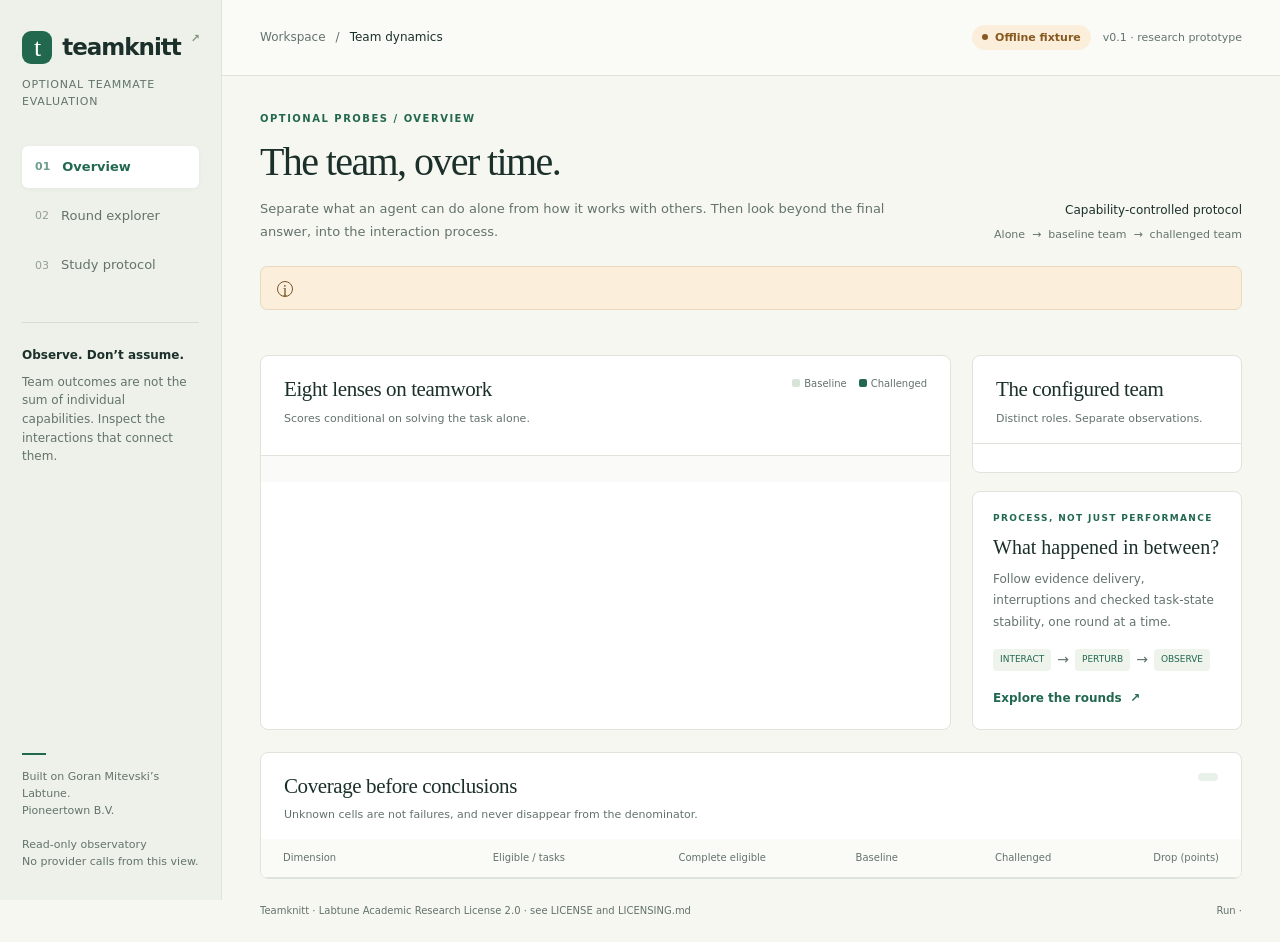
==== src/teamknitt/resources/probes-observatory.html @ b82ce982 "Build teamknitt task teams on the Labtune engine Add user-directed team configuration, distributed c" ====
<!doctype html>
<html lang="en">
<head>
<meta charset="utf-8"><meta name="viewport" content="width=device-width,initial-scale=1">
<meta name="color-scheme" content="light">
<title>Teamknitt · Optional teammate probes</title>
<style>
:root{--paper:#f7f7f2;--card:#fff;--ink:#1c302b;--muted:#63736c;--line:#dee4dc;--green:#22684f;--mint:#e7f1e9;--amber:#a66a27;--sand:#fbefdb;--red:#a84942;--serif:Georgia,'Times New Roman',serif;--sans:Inter,ui-sans-serif,system-ui,-apple-system,BlinkMacSystemFont,'Segoe UI',sans-serif}
*{box-sizing:border-box}body{margin:0;background:var(--paper);color:var(--ink);font:14px/1.55 var(--sans)}button,select{font:inherit}button,a,select{touch-action:manipulation}button{cursor:pointer}button:focus-visible,a:focus-visible,select:focus-visible{outline:3px solid #d59941;outline-offset:3px}a{color:var(--green)}.shell{display:grid;grid-template-columns:222px minmax(0,1fr);min-height:100vh}.sidebar{background:#edf1e9;border-right:1px solid var(--line);padding:30px 22px;display:flex;flex-direction:column;gap:36px;position:sticky;top:0;height:100vh}.brand{display:flex;align-items:center;gap:10px;font-size:23px;font-weight:650;letter-spacing:-1px}.mark{background:var(--green);width:33px;height:33px;display:grid;place-items:center;border-radius:9px;color:white;font:26px var(--serif)}.brand-sub{color:var(--muted);font-size:11px;letter-spacing:.07em;margin:10px 0 0}.nav{display:grid;gap:7px}.nav button{border:0;text-align:left;padding:11px 13px;border-radius:6px;background:transparent;color:var(--muted);display:flex;gap:12px;align-items:center;font-size:13px}.nav button[aria-current=page]{background:white;color:var(--green);box-shadow:0 1px 4px #24372c0c;font-weight:650}.nav small{font-size:11px;opacity:.65}.side-note{border-top:1px solid #d3ddd1;padding-top:23px;font-size:12px;color:var(--muted)}.side-note strong{display:block;color:var(--ink);margin-bottom:8px}.side-bottom{margin-top:auto;font-size:11px;color:var(--muted)}.side-bottom .rule{width:24px;height:2px;background:var(--green);margin-bottom:13px}.page{min-width:0}.topbar{height:76px;border-bottom:1px solid var(--line);display:flex;align-items:center;justify-content:space-between;padding:0 38px;gap:15px;background:#fafbf7}.crumb{color:var(--muted);font-size:12px;display:flex;gap:10px;align-items:center}.crumb b{color:var(--ink);font-weight:500}.top-actions{display:flex;gap:12px;align-items:center}.pill{display:inline-flex;gap:7px;align-items:center;padding:4px 10px;border-radius:30px;font-size:11px;white-space:nowrap;font-weight:600;background:var(--mint);color:var(--green)}.pill.amber{background:var(--sand);color:#88591f}.dot{width:6px;height:6px;border-radius:50%;background:currentColor}.version{font-size:11px;color:var(--muted)}main{max-width:1420px;padding:32px 38px 24px;margin:auto}.eyebrow{font-size:10px;font-weight:700;letter-spacing:.15em;color:var(--green);text-transform:uppercase}.hero{display:flex;justify-content:space-between;align-items:flex-end;gap:24px;margin:3px 0 23px}.hero h1{font:40px/1.2 var(--serif);letter-spacing:-1.6px;margin:11px 0}.hero p{color:var(--muted);max-width:650px;font-size:13px;margin:0;line-height:1.8}.protocol-tag{flex-shrink:0;text-align:right;font-size:11px;color:var(--muted)}.protocol-tag strong{display:block;font-size:12px;color:var(--ink);margin-bottom:7px;font-weight:500}.notice{padding:12px 16px;background:var(--sand);color:#78552a;border:1px solid #e9d8bc;border-radius:7px;font-size:12px;display:flex;align-items:flex-start;gap:10px;margin-bottom:23px}.notice .symbol{font:16px var(--serif);width:16px;height:16px;border:1px solid currentColor;border-radius:50%;display:grid;place-items:center;flex-shrink:0;margin-top:2px}.stats{display:grid;grid-template-columns:repeat(4,minmax(0,1fr));gap:14px;margin-bottom:22px}.stat{padding:19px 20px;border:1px solid var(--line);background:var(--card);border-radius:8px}.stat .label{font-size:11px;color:var(--muted);display:flex;justify-content:space-between;gap:8px}.stat .value{font:33px/1.25 var(--serif);letter-spacing:-.8px;margin:11px 0 7px}.stat .note{font-size:10px;color:var(--muted)}.stat .value span{font:15px var(--sans);color:#87948b;margin-left:4px}.content-grid{display:grid;grid-template-columns:minmax(0,1fr) 270px;gap:21px}.card{background:var(--card);border:1px solid var(--line);border-radius:8px;overflow:hidden}.card-head{padding:20px 23px 16px;display:flex;justify-content:space-between;align-items:flex-start;gap:12px}.card h2,.section-title{font:21px/1.3 var(--serif);letter-spacing:-.4px;margin:0 0 6px}.card-head p,.sub{font-size:11px;color:var(--muted);margin:0}.legend{display:flex;gap:12px;font-size:10px;color:var(--muted);white-space:nowrap}.key{width:8px;height:8px;border-radius:2px;display:inline-block;margin-right:4px;background:var(--green)}.key.base{background:#d7e4d9}.key.drop{background:#cc9b62}.dimensions{padding:0 23px 12px}.dimension{padding:13px 0;border-top:1px solid #edf0e9}.dim-meta{display:flex;justify-content:space-between;gap:12px;font-size:11px;margin-bottom:8px}.dim-meta b{font-weight:550}.dim-meta span{color:var(--muted);font-variant-numeric:tabular-nums}.bar-track{height:13px;background:#f4f5f0;border-radius:3px;position:relative;overflow:hidden}.bar-base{position:absolute;inset:0 auto 0 0;background:#d7e4d9;border-radius:3px}.bar-test{position:absolute;inset:3px auto 3px 0;background:var(--green);border-radius:2px;min-width:0}.dim-meta .unknown{color:var(--amber)}.card-foot{padding:13px 23px;background:#fafbf8;border-top:1px solid var(--line);font-size:10px;color:var(--muted)}.aside-stack{display:grid;gap:18px;align-content:start}.roster{padding:0 20px}.member{padding:14px 0;border-top:1px solid #edf0e9;display:flex;gap:11px}.avatar{height:30px;width:30px;border:1px solid var(--line);background:#f4f7f0;border-radius:50%;display:grid;place-items:center;color:var(--green);font-size:11px;flex-shrink:0}.member .name{font-size:12px;font-weight:600}.member .role{font-size:10px;color:var(--muted);margin-top:3px}.roster-note{padding:14px 20px;border-top:1px solid var(--line);font-size:10px;color:var(--muted)}.text-card{padding:20px}.text-card .eyebrow{font-size:9px}.text-card h3{font:20px var(--serif);margin:10px 0}.text-card p{font-size:12px;color:var(--muted);margin:0 0 16px;line-height:1.8}.text-link{border:0;padding:0;background:none;color:var(--green);font-size:12px;font-weight:600}.mini-protocol{display:flex;gap:6px;align-items:center;margin-bottom:16px}.mini-protocol span{padding:4px 7px;background:#eef3eb;border-radius:4px;color:var(--green);font-size:9px}.mini-protocol b{font-weight:400;color:var(--muted)}.lower{margin-top:22px}.coverage-wrap{overflow:auto}table{border-collapse:collapse;width:100%;font-size:11px;text-align:left;white-space:nowrap}th{background:#fafbf7;color:var(--muted);font-size:10px;font-weight:500;padding:11px 22px;border-bottom:1px solid var(--line)}td{padding:12px 22px;border-bottom:1px solid #edf0e9}tr:last-child td{border-bottom:0}.numeric{text-align:right;font-variant-numeric:tabular-nums}.footer{font-size:10px;color:var(--muted);display:flex;gap:15px;justify-content:space-between;padding:24px 0 0}.footer code{font-size:10px}.panel[hidden]{display:none}.controls{display:flex;flex-wrap:wrap;align-items:center;gap:12px;margin:20px 0}.control{display:grid;gap:5px;min-width:160px;flex:1}.control label{font-size:10px;color:var(--muted)}select{width:100%;background:#fff;color:var(--ink);border:1px solid var(--line);border-radius:6px;padding:9px 30px 9px 10px;font-size:12px}.round-layout{display:grid;grid-template-columns:minmax(0,1fr) 270px;gap:20px}.timeline{padding:6px 23px 20px}.chart{height:164px;display:flex;gap:9px;align-items:flex-end;border-bottom:1px solid var(--line);padding:12px 8px 0}.chart-col{height:100%;flex:1;display:flex;flex-direction:column;justify-content:flex-end;align-items:center;gap:0;position:relative}.chart-count{font-size:10px;color:var(--muted);margin-bottom:7px}.chart-bar{width:min(100%,48px);background:#91b99e;border-radius:4px 4px 0 0;min-height:2px;position:relative}.chart-drop{background:#cc9b62;position:absolute;top:0;width:100%;border-radius:4px 4px 0 0}.round-buttons,.state-track{display:flex;gap:9px;padding:0 8px}.round-buttons button{border:0;background:none;color:var(--muted);font-size:11px;padding:10px 0 5px;flex:1;border-bottom:2px solid transparent}.round-buttons button.active{color:var(--green);border-bottom-color:var(--green);font-weight:700}.state-track span{flex:1;height:7px;background:#e5e9e1;border-radius:2px;margin-top:5px}.state-track .ready{background:#22684f}.state-track .perturbed{box-shadow:0 0 0 2px #d5a46a}.timeline-note{font-size:10px;color:var(--muted);margin:16px 0 0}.trace-top{padding:16px 23px;display:flex;gap:12px;justify-content:space-between;align-items:center;border-bottom:1px solid var(--line)}.trace-top h3{font-size:12px;margin:0;font-weight:600}.trace-top select{width:auto;font-size:11px;padding:5px 25px 5px 9px}.empty{padding:25px;color:var(--muted);font-size:12px}.metric-list{padding:0 20px 10px}.metric-row{display:flex;justify-content:space-between;border-top:1px solid #edf0e9;padding:11px 0;gap:10px;font-size:11px}.metric-row span{color:var(--muted)}.recovery{padding:0 20px 20px}.recovery p{font-size:11px;color:var(--muted);line-height:1.8;margin:4px 0}.recovery h4{font-size:11px;margin:12px 0 4px}.protocol-grid{display:grid;grid-template-columns:1fr 1fr;gap:20px;margin-top:22px}.protocol-list{padding:0 23px 16px}.protocol-row{display:flex;gap:18px;justify-content:space-between;font-size:12px;border-top:1px solid #edf0e9;padding:11px 0}.protocol-row span{color:var(--muted)}.protocol-row b{font-weight:500;text-align:right;overflow-wrap:anywhere}.limitations{padding:0 23px 20px;margin:0;font-size:12px;color:var(--muted);list-style:none}.limitations li{border-top:1px solid #edf0e9;padding:12px 0}.sources{padding:0 23px 20px;font-size:12px;color:var(--muted)}.sources p{line-height:1.8}.long-id{word-break:break-all;font-family:ui-monospace,monospace;font-size:10px}.button-outline{background:white;border:1px solid var(--line);border-radius:6px;color:var(--green);font-size:11px;padding:7px 12px}.loading{padding:30px;color:var(--muted)}
@media(min-width:1600px){main{padding-top:40px}.hero h1{font-size:46px}.content-grid{grid-template-columns:minmax(0,1fr) 320px}}
@media(max-width:1100px){.shell{grid-template-columns:180px minmax(0,1fr)}.sidebar{padding:25px 15px}.brand{font-size:21px}.topbar{padding:0 24px}main{padding:25px 24px}.content-grid,.round-layout{grid-template-columns:1fr}.aside-stack{grid-template-columns:1fr 1fr}.stats{gap:10px}.stat{padding:16px}.stat .value{font-size:29px}.hero h1{font-size:35px}.protocol-tag{display:none}}
@media(max-width:720px){.shell{display:block}.sidebar{position:static;height:auto;padding:15px 20px;display:block;border-right:0;border-bottom:1px solid var(--line)}.brand-sub,.side-note,.side-bottom{display:none}.brand{font-size:21px}.nav{display:flex;margin-top:14px;gap:5px}.nav button{padding:8px 10px;font-size:11px;gap:7px}.topbar{height:56px;padding:0 20px}.version{display:none}main{padding:22px 18px}.hero h1{font-size:32px}.hero p{font-size:12px}.stats{grid-template-columns:1fr 1fr}.stat .value{font-size:30px}.stat .note{font-size:9px}.aside-stack,.protocol-grid{grid-template-columns:1fr}.card-head{padding:18px}.dimensions{padding:0 18px 10px}.legend{gap:7px;font-size:9px}.card h2{font-size:20px}.footer{flex-direction:column;gap:8px}.notice{font-size:11px}.timeline{padding:5px 15px 18px}.crumb{font-size:10px}.top-actions{gap:5px}.controls .control{min-width:130px}.protocol-grid{gap:16px}}
@media print{.sidebar,.topbar,.controls,.text-link,.button-outline{display:none}.shell{display:block}main{padding:0}.panel[hidden]{display:block}.panel{break-before:page}.card{break-inside:avoid}.notice{background:white}.hero{margin:20px 0}}
</style>
</head>
<body>
<div class="shell">
<aside class="sidebar">
  <div><div class="brand"><span class="mark" aria-hidden="true">t</span>teamknitt<span style="font-size:11px;color:#83937f;align-self:flex-start">↗</span></div><p class="brand-sub">OPTIONAL TEAMMATE EVALUATION</p></div>
  <nav class="nav" aria-label="Observatory"><button type="button" data-page="overview" aria-current="page"><small>01</small> Overview</button><button type="button" data-page="rounds"><small>02</small> Round explorer</button><button type="button" data-page="protocol"><small>03</small> Study protocol</button></nav>
  <div class="side-note"><strong>Observe. Don’t assume.</strong>Team outcomes are not the sum of individual capabilities. Inspect the interactions that connect them.</div>
  <div class="side-bottom"><div class="rule"></div>Built on Goran Mitevski’s Labtune.<br>Pioneertown B.V.<br><br>Read-only observatory<br>No provider calls from this view.</div>
</aside>
<div class="page">
<header class="topbar"><div class="crumb">Workspace <span>/</span> <b id="workspace-name">Team dynamics</b></div><div class="top-actions"><span class="pill amber" id="mode-pill"><span class="dot"></span> Offline fixture</span><span class="version">v0.1 · research prototype</span></div></header>
<main>
<section class="hero"><div><div class="eyebrow">OPTIONAL PROBES / <span id="page-eyebrow">OVERVIEW</span></div><h1 id="page-title">The team, over time.</h1><p id="page-description">Separate what an agent can do alone from how it works with others. Then look beyond the final answer, into the interaction process.</p></div><div class="protocol-tag"><strong>Capability-controlled protocol</strong>Alone &nbsp;→&nbsp; baseline team &nbsp;→&nbsp; challenged team</div></section>
<div class="notice" role="note"><span class="symbol" aria-hidden="true">i</span><span id="evidence-notice"></span></div>
<section id="overview" class="panel">
<div class="stats" id="stats"></div>
<div class="content-grid">
<div class="card"><div class="card-head"><div><h2>Eight lenses on teamwork</h2><p id="dimension-subtitle">Scores conditional on solving the task alone.</p></div><div class="legend"><span><i class="key base"></i>Baseline</span><span><i class="key"></i>Challenged</span></div></div><div class="dimensions" id="dimension-bars"></div><div class="card-foot" id="score-method"></div></div>
<div class="aside-stack"><div class="card"><div class="card-head"><div><h2>The configured team</h2><p>Distinct roles. Separate observations.</p></div></div><div class="roster" id="roster"></div><div class="roster-note" id="topology-note"></div></div><div class="card text-card"><div class="eyebrow">PROCESS, NOT JUST PERFORMANCE</div><h3>What happened in between?</h3><p>Follow evidence delivery, interruptions and checked task-state stability, one round at a time.</p><div class="mini-protocol"><span>INTERACT</span><b>→</b><span>PERTURB</span><b>→</b><span>OBSERVE</span></div><button type="button" class="text-link" id="explore">Explore the rounds &nbsp;↗</button></div></div>
</div>
<div class="card lower"><div class="card-head"><div><h2>Coverage before conclusions</h2><p>Unknown cells are not failures, and never disappear from the denominator.</p></div><span class="pill" id="completion"></span></div><div class="coverage-wrap"><table><thead><tr><th>Dimension</th><th class="numeric">Eligible / tasks</th><th class="numeric">Complete eligible</th><th class="numeric">Baseline</th><th class="numeric">Challenged</th><th class="numeric">Drop (points)</th></tr></thead><tbody id="coverage"></tbody></table></div></div>
</section>
<section id="rounds" class="panel" hidden>
<div class="controls"><div class="control"><label for="task-select">Task instance</label><select id="task-select"></select></div><div class="control"><label for="condition-select">Condition</label><select id="condition-select"><option value="test">Challenged team</option><option value="baseline">Baseline team</option><option value="alone">Alone · full information</option></select></div><div class="control"><label for="seed-select">Repetition seed</label><select id="seed-select"></select></div></div>
<div class="round-layout"><div><div class="card"><div class="card-head"><div><h2>Message flow & task stability</h2><p>One frozen observation wave per round. Delivery occurs at the barrier.</p></div><div class="legend"><span><i class="key"></i>Delivered</span><span><i class="key drop"></i>Dropped</span></div></div><div class="timeline"><div class="chart" id="message-chart"></div><div class="round-buttons" id="round-buttons"></div><div class="state-track" id="state-track"></div><p class="timeline-note">Green track = checked core task state ready. Amber outline = active intervention. Select a round to inspect its trace.</p></div></div><div class="card lower"><div class="trace-top"><h3 id="trace-heading">Round trace</h3><select aria-label="Filter trace events" id="event-filter"><option value="all">All events</option><option value="message">Messages</option><option value="work">Work operations</option><option value="decision">Decisions</option><option value="perturbation">Interventions</option></select></div><div class="coverage-wrap"><table><thead><tr><th>Actor / route</th><th>Action</th><th>Observation</th></tr></thead><tbody id="trace"></tbody></table></div></div></div><div class="aside-stack"><div class="card"><div class="card-head"><div><h2>Episode signals</h2><p id="episode-status"></p></div></div><div class="metric-list" id="signals"></div></div><div class="card"><div class="card-head"><div><h2>Return, or first attainment?</h2><p>A stability window is declared before the run.</p></div></div><div class="recovery" id="recovery"></div></div></div></div>
</section>
<section id="protocol" class="panel" hidden>
<div class="protocol-grid"><div class="card"><div class="card-head"><div><h2>Experimental design</h2><p>Every configuration choice has an identity.</p></div></div><div class="protocol-list" id="design-settings"></div></div><div class="card"><div class="card-head"><div><h2>Bounded by the researcher</h2><p>No automatic redesign or budget increases.</p></div></div><div class="protocol-list" id="budget-settings"></div></div><div class="card"><div class="card-head"><div><h2>Interpretation boundaries</h2><p>What this prototype does not establish.</p></div></div><ul class="limitations" id="limitations"></ul></div><div class="card"><div class="card-head"><div><h2>Research foundations</h2><p>Conceptual and methodological influence, not benchmark equivalence.</p></div></div><div class="sources"><p><b>Goran Mitevski · Labtune</b><br>Configurable discovery labs, communication boundaries, explicit choices and bounded research. Copyright/licensor: Pioneertown B.V.</p><p><b>Gorman, Dunbar, Grimm & Gipson · 2017</b><br><a href="https://doi.org/10.3389/fpsyg.2017.01053" target="_blank" rel="noopener noreferrer">Understanding and Modeling Teams As Dynamical Systems ↗</a><br>Team interactions over time; perturbations and stability across scales.</p><p><b>Wu et al. · supplied v1 preprint</b><br><a href="https://doi.org/10.48550/arXiv.2611.02633" target="_blank" rel="noopener noreferrer">Measuring AI Agents as Teammates with Collaborative Intelligence ↗</a><br>Eight dimensions and capability-conditioned alone / baseline / test comparisons.</p></div></div></div>
</section>
<footer class="footer"><span>Teamknitt · Labtune Academic Research License 2.0 · see LICENSE and LICENSING.md</span><span>Run <code id="run-id"></code> · <span id="recorded-time"></span></span></footer>
</main>
</div>
</div>
<script type="application/json" id="report-data">__REPORT_JSON__</script>
<script>
'use strict';
const data=JSON.parse(document.getElementById('report-data').textContent);
const $=id=>document.getElementById(id);
const node=(tag,cls,text)=>{const n=document.createElement(tag);if(cls)n.className=cls;if(text!==undefined)n.textContent=String(text);return n;};
const fmt=(n,d=1)=>n===null||n===undefined?'—':Number(n).toFixed(d).replace(/\.0$/,'');
const percent=n=>n===null||n===undefined?'—':fmt(n)+'%';
const append=(parent,...children)=>{for(const child of children)parent.append(child);return parent;};
const titles={overview:['OVERVIEW','The team, over time.','Separate what an agent can do alone from how it works with others. Then look beyond the final answer, into the interaction process.'],rounds:['ROUND EXPLORER','Between input and outcome.','Inspect who could see what, which messages arrived, and how the checked task state changed after a controlled interruption.'],protocol:['STUDY PROTOCOL','Make the choices explicit.','The researcher chooses the roster, models, communication, interventions, statistics and budgets. The system records those choices; it does not optimize them away.']};
function show(page){for(const section of document.querySelectorAll('.panel'))section.hidden=section.id!==page;for(const b of document.querySelectorAll('[data-page]')){if(b.dataset.page===page)b.setAttribute('aria-current','page');else b.removeAttribute('aria-current');}const t=titles[page];$('page-eyebrow').textContent=t[0];$('page-title').textContent=t[1];$('page-description').textContent=t[2];}
for(const b of document.querySelectorAll('[data-page]'))b.addEventListener('click',()=>show(b.dataset.page));$('explore').addEventListener('click',()=>show('rounds'));
$('workspace-name').textContent=data.name;$('run-id').textContent=data.run_id;$('recorded-time').textContent=new Date(data.started_at).toLocaleDateString(undefined,{month:'short',day:'numeric',year:'numeric'});
const offline=data.mode==='offline_fixture';$('mode-pill').replaceChildren(node('span','dot'),document.createTextNode(offline?'Offline fixture':'Saved live run'));
$('evidence-notice').textContent=data.evidence_label+'. '+(offline?'Deterministic “'+data.fixture_policy+'” policy; no model was evaluated. These numbers demonstrate the instrument, not agent quality.':'These are original public synthetic probes, not a Collaborative Intelligence Benchmark result.');
const s=data.scores;
function stat(label,value,suffix,note){const box=node('div','stat');const v=node('div','value',value);if(suffix)v.append(node('span','',suffix));append(box,node('div','label',label),v,node('div','note',note));return box;}
append($('stats'),stat(offline?'Illustrative test score':'Synthetic test score',fmt(s.overall_score),'/ 100','Equal-weight mean of selected dimensions'),stat('Solved alone',s.eligible_tasks,'/ '+s.task_count,'Full-information capability gate'),stat('Complete episodes',s.completed_episode_count,'/ '+s.expected_episode_count,'Missing / failed: '+s.missing_or_failed_episode_count),stat('Provider requests',data.usage.provider_requests,'',offline?'Offline fixture · no API calls':'Reserved requests · failures included'));
$('score-method').textContent=s.interval_note;$('completion').textContent=data.status==='completed'?'Record complete':'Incomplete record';
if(s.dimensions.length!==8)$('dimension-subtitle').textContent=s.dimensions.length+' selected dimensions · scores conditional on solving the task alone.';
for(const d of s.dimensions){const row=node('div','dimension');const meta=node('div','dim-meta');append(meta,node('b','',d.label),node('span',d.test_score===null?'unknown':'',percent(d.test_score)));const track=node('div','bar-track');const base=node('div','bar-base');base.style.width=(d.baseline_score??0)+'%';const test=node('div','bar-test');test.style.width=(d.test_score??0)+'%';append(track,base,test);append(row,meta,track);$('dimension-bars').append(row);const tr=node('tr');append(tr,node('td','',d.label),node('td','numeric',d.eligible_tasks+' / '+d.tasks),node('td','numeric',d.complete_eligible_tasks),node('td','numeric',percent(d.baseline_score)),node('td','numeric',percent(d.test_score)),node('td','numeric',fmt(d.drop_points)));$('coverage').append(tr);}
for(const m of data.team.members){const row=node('div','member');const names=node('div');const role=m.id===data.team.subject?'Subject under observation':m.kind==='scripted'?'Controlled challenge · no model':m.id===data.team.accountable?'Accountable partner':'Research partner';append(names,node('div','name',m.id),node('div','role',role));append(row,node('span','avatar',m.id.slice(0,1).toUpperCase()),names);$('roster').append(row);}
$('topology-note').textContent=(data.communication.topology==='full'?'Full directed communication':data.communication.links.length+' explicit directed links')+' · frozen round barriers · no automatic team changes.';
function setting(parent,key,value){append(parent,append(node('div','protocol-row'),node('span','',key),node('b','',value)));}
setting($('design-settings'),'Task instances',s.task_count);setting($('design-settings'),'Conditions','Alone / baseline / challenged');setting($('design-settings'),'Test repetitions',data.protocol.seeds.length+' · seeds '+data.protocol.seeds.join(', '));setting($('design-settings'),'Round horizon',data.protocol.rounds);setting($('design-settings'),'Task seed',data.protocol.task_seed);setting($('design-settings'),'Statistics',data.statistics.method);setting($('design-settings'),'Configuration ID',data.configuration_sha256.slice(0,20)+'…');if(data.implementation_sha256)setting($('design-settings'),'Implementation ID',data.implementation_sha256.slice(0,20)+'…');
setting($('budget-settings'),'Provider request cap',data.budget.max_requests);setting($('budget-settings'),'Wall-time cap',data.budget.max_wall_seconds+' seconds');setting($('budget-settings'),'Global parallel cap',data.budget.max_parallel);setting($('budget-settings'),'Context bound',data.budget.max_context_chars.toLocaleString()+' characters');setting($('budget-settings'),'Tokens reported',data.usage.input_tokens+' in / '+data.usage.output_tokens+' out');setting($('budget-settings'),'Missing usage receipts',data.usage.missing_usage_receipts);setting($('budget-settings'),'Monetary cost','Not estimated');
for(const m of data.team.members)setting($('budget-settings'),m.id,data.provider_bindings[m.id].model);
for(const l of data.limitations)$('limitations').append(node('li','',l));
const taskIds=[...new Set(data.episodes.map(e=>e.task_id))];for(const id of taskIds){const option=node('option','',id.replaceAll('_',' '));option.value=id;$('task-select').append(option);}
let selectedRound=1;let selectedEpisode=null;
function selectEpisode(reset=true){const task=$('task-select').value, condition=$('condition-select').value;const available=data.episodes.filter(e=>e.task_id===task&&e.condition===condition);const old=$('seed-select').value;$('seed-select').replaceChildren();for(const e of available){const option=node('option','',e.seed);option.value=String(e.seed);$('seed-select').append(option);}if(available.some(e=>String(e.seed)===old))$('seed-select').value=old;renderEpisode(reset);}
function renderEpisode(reset=true){selectedEpisode=data.episodes.find(e=>e.task_id===$('task-select').value&&e.condition===$('condition-select').value&&String(e.seed)===$('seed-select').value);for(const id of ['message-chart','round-buttons','state-track','signals','recovery'])$(id).replaceChildren();if(!selectedEpisode){$('episode-status').textContent='No saved episode';renderTrace();return;}const e=selectedEpisode,d=e.dynamics;if(reset)selectedRound=d.series.length?d.series[Math.min(2,d.series.length-1)].round:1;$('episode-status').textContent=e.status+' · '+percent(e.outcome?e.outcome.score*100:null);const maximum=Math.max(1,...d.series.map(r=>r.messages_sent));for(const r of d.series){const col=node('div','chart-col');append(col,node('div','chart-count',r.messages_sent));const bar=node('div','chart-bar');bar.style.height=(r.messages_sent/maximum*112)+'px';const drop=node('div','chart-drop');drop.style.height=(r.messages_sent?r.messages_dropped/r.messages_sent*100:0)+'%';bar.append(drop);col.append(bar);$('message-chart').append(col);const button=node('button',selectedRound===r.round?'active':'','R'+r.round);button.type='button';button.setAttribute('aria-label','Inspect round '+r.round);button.addEventListener('click',()=>{selectedRound=r.round;for(const b of $('round-buttons').children){b.classList.toggle('active',b===button);}renderTrace();});$('round-buttons').append(button);const state=node('span',(r.goal_ready?'ready ':'')+(r.active_interventions.length?'perturbed':''));state.title='Round '+r.round+': '+(r.goal_ready?'core task ready':'not ready');$('state-track').append(state);}
for(const [key,value] of [['Messages delivered',d.delivered+' / '+d.sent],['Delivery rate',d.delivery_ratio===null?'—':percent(d.delivery_ratio*100)],['Directed reciprocity',d.directed_edge_reciprocity===null?'—':fmt(d.directed_edge_reciprocity,2)],['Round activity CV',fmt(d.message_activity_cv,2)],['Rounds observed',d.rounds_observed]])append($('signals'),append(node('div','metric-row'),node('span','',key),node('b','',value)));
if(!d.recovery.length)$('recovery').append(node('p','','No interventions in this condition.'));
for(const r of d.recovery){append($('recovery'),node('h4','',r.intervention+' · R'+r.at_round),node('p','',r.status.replaceAll('_',' ')),node('p','','Return delay: '+(r.rounds_after_end===null?'not estimable':r.rounds_after_end+' rounds')+'. Stable span: '+r.stable_rounds_required+' rounds.'));if(r.other_interventions_in_window.length)$('recovery').append(node('p','','Additional interventions in observation window; do not attribute return to one alone.'));}
$('recovery').append(node('p','','Task-state return is not proof of a dynamical attractor. Round activity is not physiological synchrony.'));renderTrace();}
function renderTrace(){const e=selectedEpisode;$('trace').replaceChildren();$('trace-heading').textContent='Round '+selectedRound+' · metadata trace';if(!e){const tr=node('tr');const td=node('td','empty','No episode recorded.');td.colSpan=3;tr.append(td);$('trace').append(tr);return;}const type=$('event-filter').value;const rows=e.events.filter(ev=>ev.round===selectedRound&&['message','work','decision','perturbation','actor_error'].includes(ev.kind)&&(type==='all'||ev.kind===type));for(const ev of rows){let actor=ev.actor||'Experiment controller',action=ev.kind,observation='';if(ev.kind==='message'){actor=ev.source+' → '+ev.target;action=ev.act;observation=(ev.delivered?'Delivered':'Dropped · '+ev.drop_reason)+(ev.evidence.length?' · '+ev.evidence.join(', '):'');}if(ev.kind==='work'){action=ev.operation;observation=ev.correct?'Value matches source measurements':'Incorrect value';}if(ev.kind==='decision'){action=ev.choice;observation=ev.changed?'Decision changed':'Decision retained';}if(ev.kind==='perturbation'){action=ev.intervention.kind;observation=ev.intervention.id+' · '+ev.intervention.duration+' round(s)';}if(ev.kind==='actor_error')observation=ev.error_kind;const tr=node('tr');append(tr,node('td','',actor),node('td','',action),node('td','',observation));$('trace').append(tr);}if(!rows.length){const tr=node('tr');const td=node('td','empty','No matching events in this round.');td.colSpan=3;tr.append(td);$('trace').append(tr);}}
$('task-select').addEventListener('change',()=>selectEpisode());$('condition-select').addEventListener('change',()=>selectEpisode());$('seed-select').addEventListener('change',()=>renderEpisode());$('event-filter').addEventListener('change',renderTrace);selectEpisode();
</script>
</body>
</html>
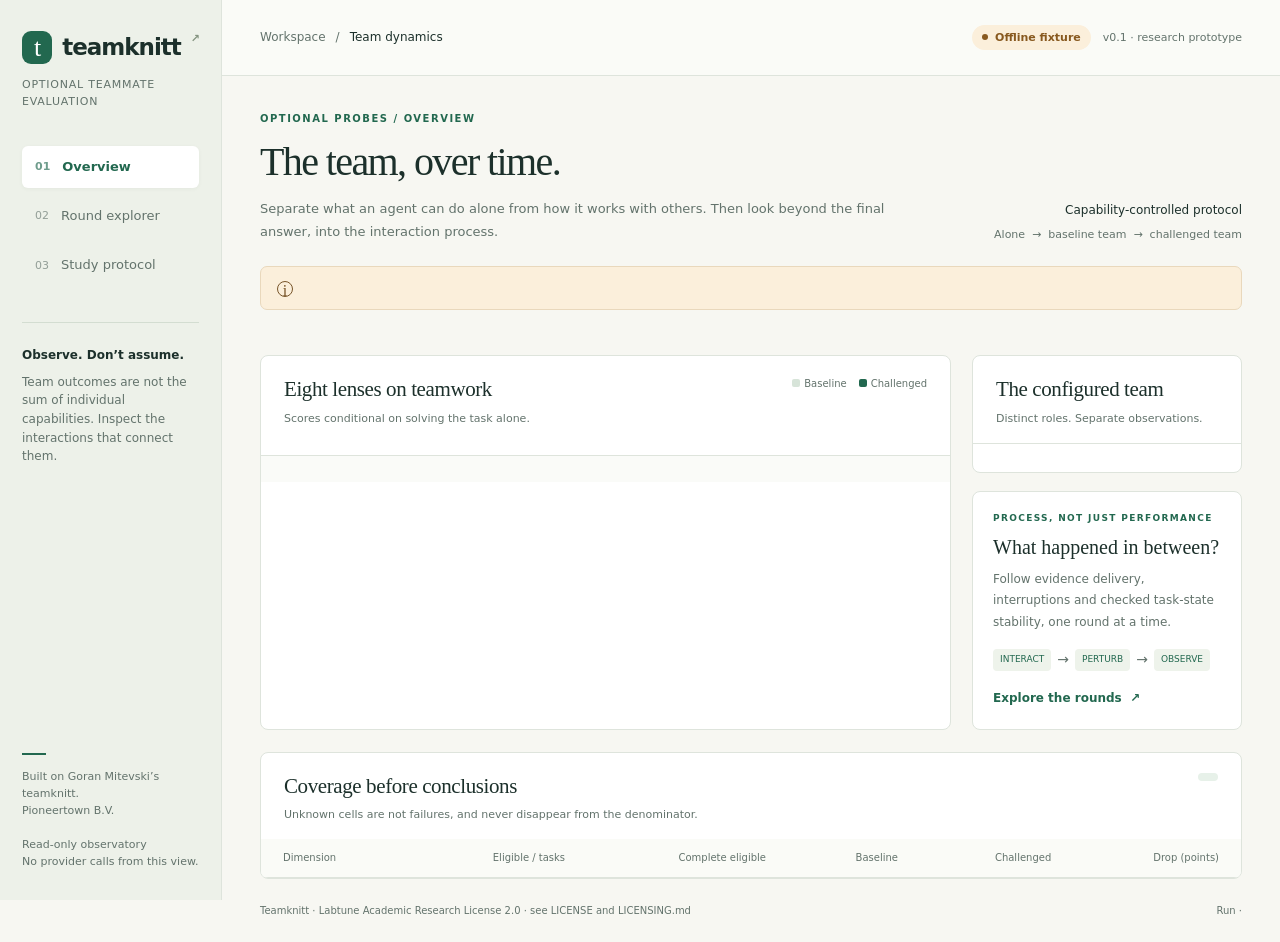
==== commit 9a5d9782: "Establish standalone teamknitt 0.5.0 starting baseline Replace the previous wrapper with the self-co" ====
--- a/src/teamknitt/resources/probes-observatory.html
+++ b/src/teamknitt/resources/probes-observatory.html
@@ -19,7 +19,7 @@
   <div><div class="brand"><span class="mark" aria-hidden="true">t</span>teamknitt<span style="font-size:11px;color:#83937f;align-self:flex-start">↗</span></div><p class="brand-sub">OPTIONAL TEAMMATE EVALUATION</p></div>
   <nav class="nav" aria-label="Observatory"><button type="button" data-page="overview" aria-current="page"><small>01</small> Overview</button><button type="button" data-page="rounds"><small>02</small> Round explorer</button><button type="button" data-page="protocol"><small>03</small> Study protocol</button></nav>
   <div class="side-note"><strong>Observe. Don’t assume.</strong>Team outcomes are not the sum of individual capabilities. Inspect the interactions that connect them.</div>
-  <div class="side-bottom"><div class="rule"></div>Built on Goran Mitevski’s Labtune.<br>Pioneertown B.V.<br><br>Read-only observatory<br>No provider calls from this view.</div>
+  <div class="side-bottom"><div class="rule"></div>Built on Goran Mitevski’s teamknitt.<br>Pioneertown B.V.<br><br>Read-only observatory<br>No provider calls from this view.</div>
 </aside>
 <div class="page">
 <header class="topbar"><div class="crumb">Workspace <span>/</span> <b id="workspace-name">Team dynamics</b></div><div class="top-actions"><span class="pill amber" id="mode-pill"><span class="dot"></span> Offline fixture</span><span class="version">v0.1 · research prototype</span></div></header>
@@ -39,7 +39,7 @@
 <div class="round-layout"><div><div class="card"><div class="card-head"><div><h2>Message flow & task stability</h2><p>One frozen observation wave per round. Delivery occurs at the barrier.</p></div><div class="legend"><span><i class="key"></i>Delivered</span><span><i class="key drop"></i>Dropped</span></div></div><div class="timeline"><div class="chart" id="message-chart"></div><div class="round-buttons" id="round-buttons"></div><div class="state-track" id="state-track"></div><p class="timeline-note">Green track = checked core task state ready. Amber outline = active intervention. Select a round to inspect its trace.</p></div></div><div class="card lower"><div class="trace-top"><h3 id="trace-heading">Round trace</h3><select aria-label="Filter trace events" id="event-filter"><option value="all">All events</option><option value="message">Messages</option><option value="work">Work operations</option><option value="decision">Decisions</option><option value="perturbation">Interventions</option></select></div><div class="coverage-wrap"><table><thead><tr><th>Actor / route</th><th>Action</th><th>Observation</th></tr></thead><tbody id="trace"></tbody></table></div></div></div><div class="aside-stack"><div class="card"><div class="card-head"><div><h2>Episode signals</h2><p id="episode-status"></p></div></div><div class="metric-list" id="signals"></div></div><div class="card"><div class="card-head"><div><h2>Return, or first attainment?</h2><p>A stability window is declared before the run.</p></div></div><div class="recovery" id="recovery"></div></div></div></div>
 </section>
 <section id="protocol" class="panel" hidden>
-<div class="protocol-grid"><div class="card"><div class="card-head"><div><h2>Experimental design</h2><p>Every configuration choice has an identity.</p></div></div><div class="protocol-list" id="design-settings"></div></div><div class="card"><div class="card-head"><div><h2>Bounded by the researcher</h2><p>No automatic redesign or budget increases.</p></div></div><div class="protocol-list" id="budget-settings"></div></div><div class="card"><div class="card-head"><div><h2>Interpretation boundaries</h2><p>What this prototype does not establish.</p></div></div><ul class="limitations" id="limitations"></ul></div><div class="card"><div class="card-head"><div><h2>Research foundations</h2><p>Conceptual and methodological influence, not benchmark equivalence.</p></div></div><div class="sources"><p><b>Goran Mitevski · Labtune</b><br>Configurable discovery labs, communication boundaries, explicit choices and bounded research. Copyright/licensor: Pioneertown B.V.</p><p><b>Gorman, Dunbar, Grimm & Gipson · 2017</b><br><a href="https://doi.org/10.3389/fpsyg.2017.01053" target="_blank" rel="noopener noreferrer">Understanding and Modeling Teams As Dynamical Systems ↗</a><br>Team interactions over time; perturbations and stability across scales.</p><p><b>Wu et al. · supplied v1 preprint</b><br><a href="https://doi.org/10.48550/arXiv.2611.02633" target="_blank" rel="noopener noreferrer">Measuring AI Agents as Teammates with Collaborative Intelligence ↗</a><br>Eight dimensions and capability-conditioned alone / baseline / test comparisons.</p></div></div></div>
+<div class="protocol-grid"><div class="card"><div class="card-head"><div><h2>Experimental design</h2><p>Every configuration choice has an identity.</p></div></div><div class="protocol-list" id="design-settings"></div></div><div class="card"><div class="card-head"><div><h2>Bounded by the researcher</h2><p>No automatic redesign or budget increases.</p></div></div><div class="protocol-list" id="budget-settings"></div></div><div class="card"><div class="card-head"><div><h2>Interpretation boundaries</h2><p>What this prototype does not establish.</p></div></div><ul class="limitations" id="limitations"></ul></div><div class="card"><div class="card-head"><div><h2>Research foundations</h2><p>Conceptual and methodological influence, not benchmark equivalence.</p></div></div><div class="sources"><p><b>Goran Mitevski · teamknitt</b><br>Configurable discovery labs, communication boundaries, explicit choices and bounded research. Copyright/licensor: Pioneertown B.V.</p><p><b>Gorman, Dunbar, Grimm & Gipson · 2017</b><br><a href="https://doi.org/10.3389/fpsyg.2017.01053" target="_blank" rel="noopener noreferrer">Understanding and Modeling Teams As Dynamical Systems ↗</a><br>Team interactions over time; perturbations and stability across scales.</p><p><b>Wu et al. · supplied v1 preprint</b><br><a href="https://doi.org/10.48550/arXiv.2611.02633" target="_blank" rel="noopener noreferrer">Measuring AI Agents as Teammates with Collaborative Intelligence ↗</a><br>Eight dimensions and capability-conditioned alone / baseline / test comparisons.</p></div></div></div>
 </section>
 <footer class="footer"><span>Teamknitt · Labtune Academic Research License 2.0 · see LICENSE and LICENSING.md</span><span>Run <code id="run-id"></code> · <span id="recorded-time"></span></span></footer>
 </main>
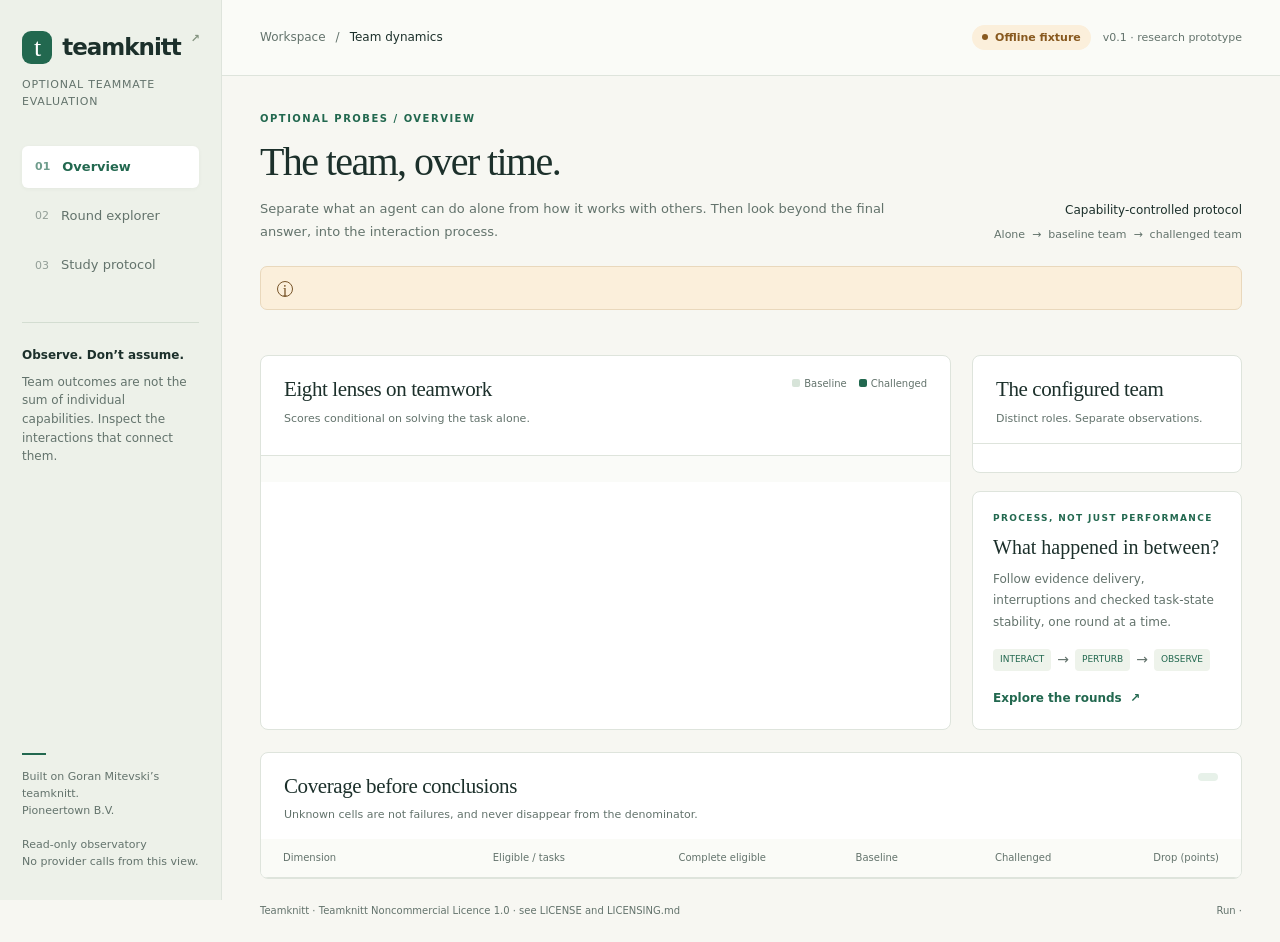
==== commit 906dd093: "Adopt Teamknitt Noncommercial Licence 1.0 Apply the user-supplied permitted-purpose, copyright, pate" ====
--- a/src/teamknitt/resources/probes-observatory.html
+++ b/src/teamknitt/resources/probes-observatory.html
@@ -41,7 +41,7 @@
 <section id="protocol" class="panel" hidden>
 <div class="protocol-grid"><div class="card"><div class="card-head"><div><h2>Experimental design</h2><p>Every configuration choice has an identity.</p></div></div><div class="protocol-list" id="design-settings"></div></div><div class="card"><div class="card-head"><div><h2>Bounded by the researcher</h2><p>No automatic redesign or budget increases.</p></div></div><div class="protocol-list" id="budget-settings"></div></div><div class="card"><div class="card-head"><div><h2>Interpretation boundaries</h2><p>What this prototype does not establish.</p></div></div><ul class="limitations" id="limitations"></ul></div><div class="card"><div class="card-head"><div><h2>Research foundations</h2><p>Conceptual and methodological influence, not benchmark equivalence.</p></div></div><div class="sources"><p><b>Goran Mitevski · teamknitt</b><br>Configurable discovery labs, communication boundaries, explicit choices and bounded research. Copyright/licensor: Pioneertown B.V.</p><p><b>Gorman, Dunbar, Grimm & Gipson · 2017</b><br><a href="https://doi.org/10.3389/fpsyg.2017.01053" target="_blank" rel="noopener noreferrer">Understanding and Modeling Teams As Dynamical Systems ↗</a><br>Team interactions over time; perturbations and stability across scales.</p><p><b>Wu et al. · supplied v1 preprint</b><br><a href="https://doi.org/10.48550/arXiv.2611.02633" target="_blank" rel="noopener noreferrer">Measuring AI Agents as Teammates with Collaborative Intelligence ↗</a><br>Eight dimensions and capability-conditioned alone / baseline / test comparisons.</p></div></div></div>
 </section>
-<footer class="footer"><span>Teamknitt · Labtune Academic Research License 2.0 · see LICENSE and LICENSING.md</span><span>Run <code id="run-id"></code> · <span id="recorded-time"></span></span></footer>
+<footer class="footer"><span>Teamknitt · Teamknitt Noncommercial Licence 1.0 · see LICENSE and LICENSING.md</span><span>Run <code id="run-id"></code> · <span id="recorded-time"></span></span></footer>
 </main>
 </div>
 </div>
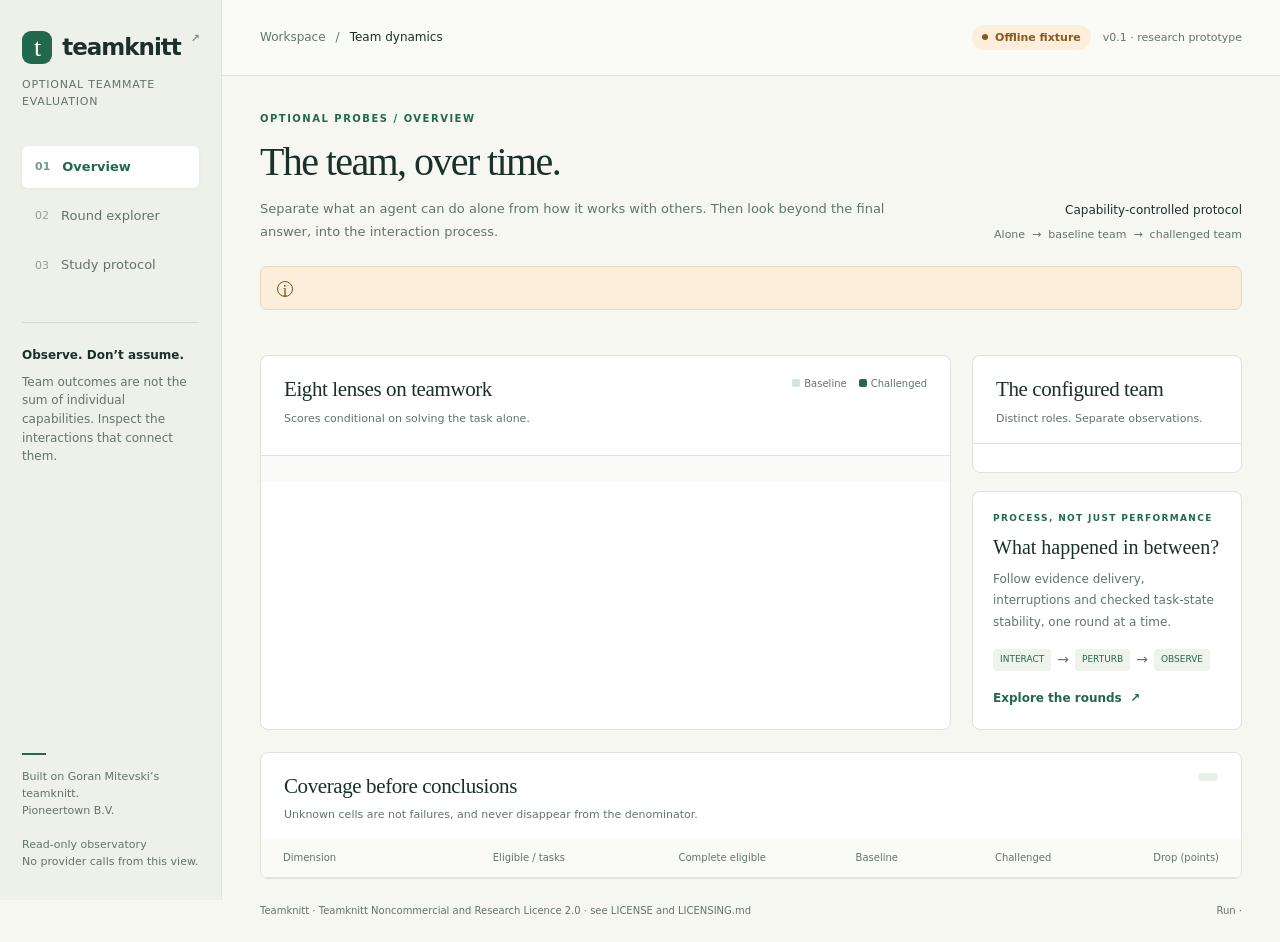
==== commit 5d5d466e: "Clarify noncommercial use and Labtune research licensing Adopt Teamknitt Noncommercial and Research " ====
--- a/src/teamknitt/resources/probes-observatory.html
+++ b/src/teamknitt/resources/probes-observatory.html
@@ -41,7 +41,7 @@
 <section id="protocol" class="panel" hidden>
 <div class="protocol-grid"><div class="card"><div class="card-head"><div><h2>Experimental design</h2><p>Every configuration choice has an identity.</p></div></div><div class="protocol-list" id="design-settings"></div></div><div class="card"><div class="card-head"><div><h2>Bounded by the researcher</h2><p>No automatic redesign or budget increases.</p></div></div><div class="protocol-list" id="budget-settings"></div></div><div class="card"><div class="card-head"><div><h2>Interpretation boundaries</h2><p>What this prototype does not establish.</p></div></div><ul class="limitations" id="limitations"></ul></div><div class="card"><div class="card-head"><div><h2>Research foundations</h2><p>Conceptual and methodological influence, not benchmark equivalence.</p></div></div><div class="sources"><p><b>Goran Mitevski · teamknitt</b><br>Configurable discovery labs, communication boundaries, explicit choices and bounded research. Copyright/licensor: Pioneertown B.V.</p><p><b>Gorman, Dunbar, Grimm & Gipson · 2017</b><br><a href="https://doi.org/10.3389/fpsyg.2017.01053" target="_blank" rel="noopener noreferrer">Understanding and Modeling Teams As Dynamical Systems ↗</a><br>Team interactions over time; perturbations and stability across scales.</p><p><b>Wu et al. · supplied v1 preprint</b><br><a href="https://doi.org/10.48550/arXiv.2611.02633" target="_blank" rel="noopener noreferrer">Measuring AI Agents as Teammates with Collaborative Intelligence ↗</a><br>Eight dimensions and capability-conditioned alone / baseline / test comparisons.</p></div></div></div>
 </section>
-<footer class="footer"><span>Teamknitt · Teamknitt Noncommercial Licence 1.0 · see LICENSE and LICENSING.md</span><span>Run <code id="run-id"></code> · <span id="recorded-time"></span></span></footer>
+<footer class="footer"><span>Teamknitt · Teamknitt Noncommercial and Research Licence 2.0 · see LICENSE and LICENSING.md</span><span>Run <code id="run-id"></code> · <span id="recorded-time"></span></span></footer>
 </main>
 </div>
 </div>
